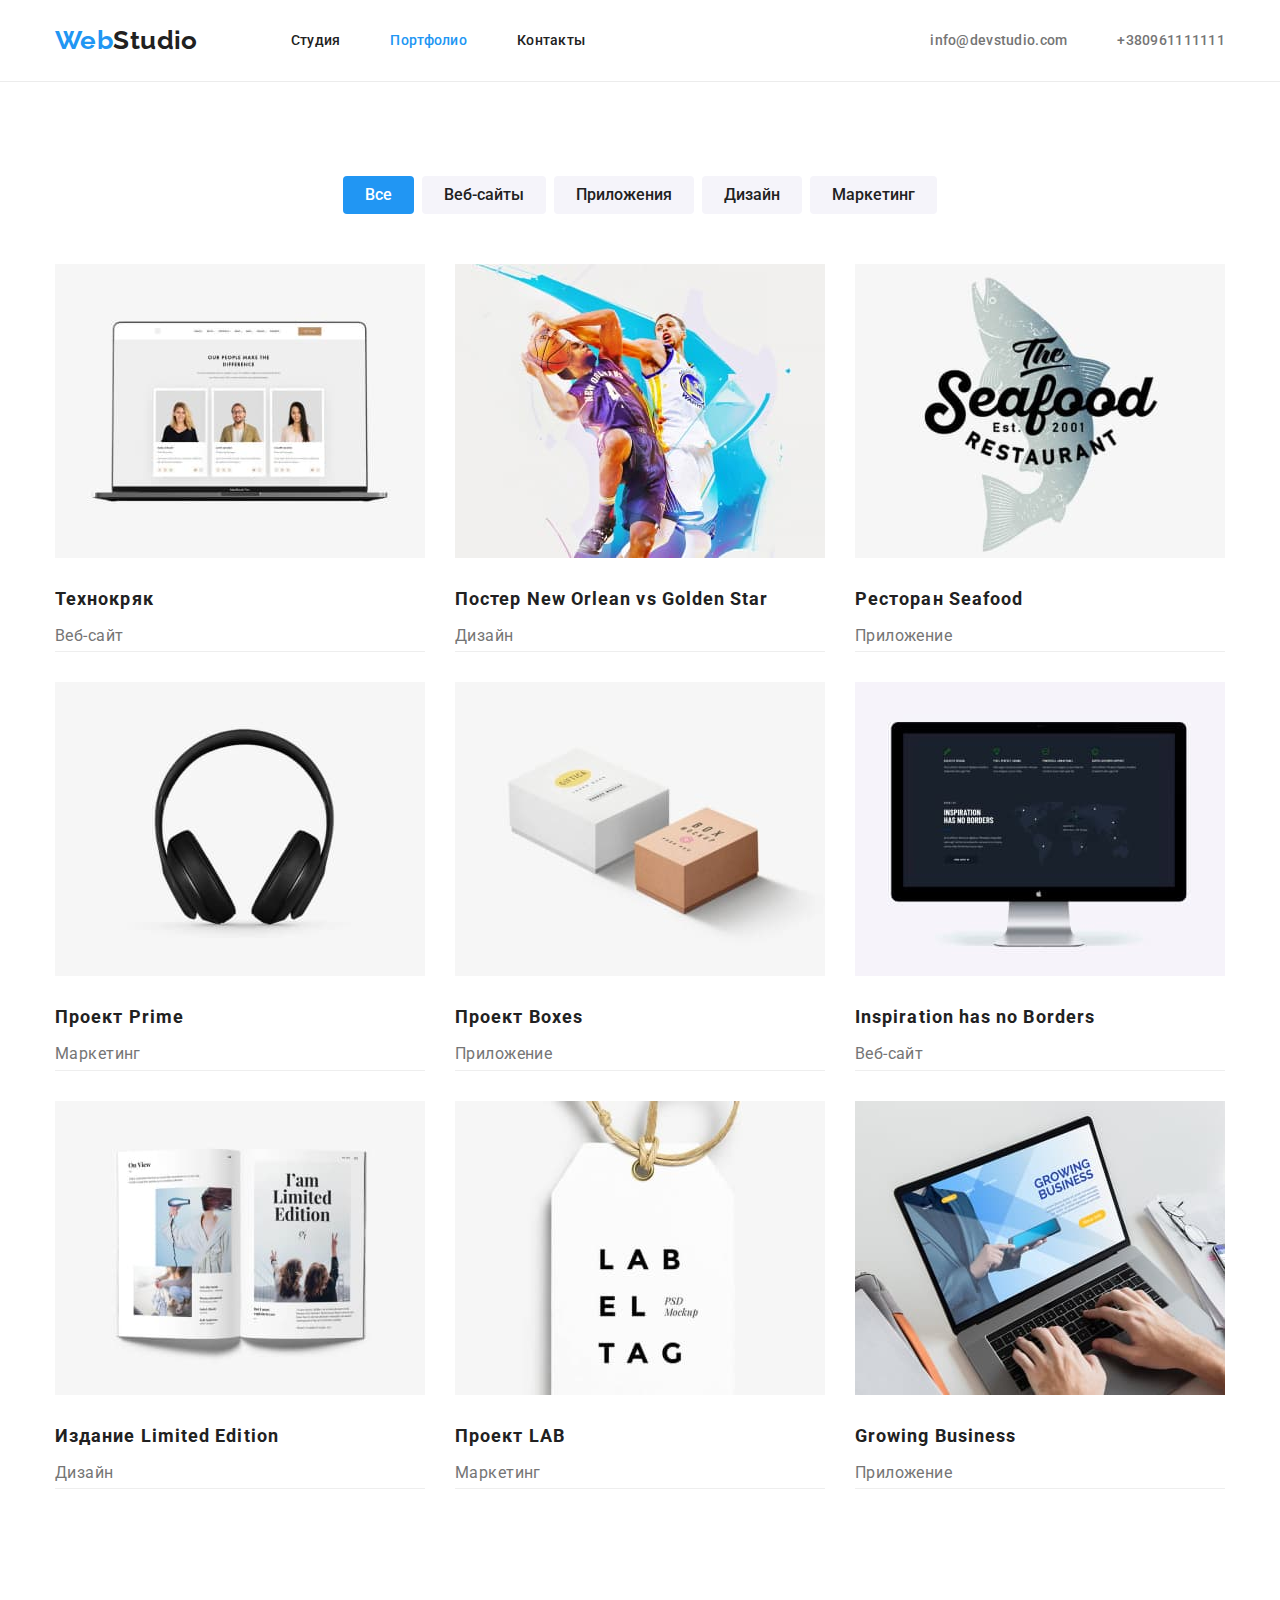
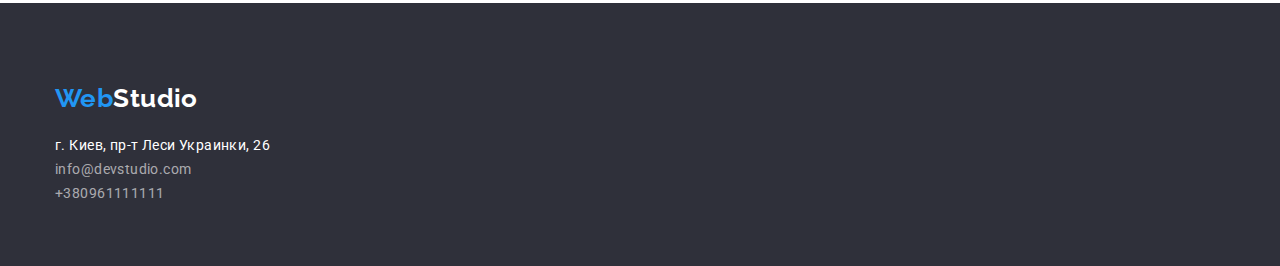
==== portfolio.html @ 6f0090cf "Старт работі ДЗ №4" ====
<!DOCTYPE html>
<html lang="ru">

<head>
    <meta charset="UTF-8">
    <meta http-equiv="X-UA-Compatible" content="IE=edge">
    <meta name="viewport" content="width=device-width, initial-scale=1.0">
    <title>Document</title>
    <link rel="preconnect" href="https://fonts.googleapis.com">
    <link rel="preconnect" href="https://fonts.gstatic.com" crossorigin>
    <link
        href="https://fonts.googleapis.com/css2?family=Raleway:wght@700&family=Roboto:wght@400;500;700;900&display=swap"
        rel="stylesheet">
    <link rel="stylesheet" href="https://cdnjs.cloudflare.com/ajax/libs/modern-normalize/1.1.0/modern-normalize.min.css">
    <link rel="stylesheet" href="./css/styles.css">
</head>

<body>
    <!-- Шапка страници -->
    <header class="header-index">
        <div class="conteiner main-nav">
            <nav class="nav">
                <a class="nav-logo" href="index.html">Web<span class="logo-studio">Studio</span></a>
                <ul class="nav-list">
                    <li class="nav-item"><a class="nav-link " href="./index.html">Студия</a></li>
                    <li class="nav-item"><a class="nav-link current" href="./portfolio.html">Портфолио</a></li>
                    <li class="nav-item"><a class="nav-link" href="">Контакты</a></li>
                </ul>
            </nav>
            <ul class="auth-list">
                <li class="auth-item"><a class="auth-link" href="mailto:info@devstudio.com">info@devstudio.com</a></li>
                <li class="auth-item"><a class="auth-link" href="tel:+380961111111">+380961111111</a></li>
            </ul>
        </div>
    
    </header>

    <main class="main-portfolio">
        <section class="portfolio-section">
            <div class="conteiner work">
                <h1 class="portfolio-title">Портфолио</h1>
                <!-- Фільтр -->
                <ul class="filter-list">
                    <li class="filter-item"><button class="filter-btn current" type="button">Все</button></li>
                    <li class="filter-item"><button class="filter-btn" type="button">Веб-сайты</button></li>
                    <li class="filter-item"><button class="filter-btn" type="button">Приложения</button></li>
                    <li class="filter-item"><button class="filter-btn" type="button">Дизайн</button></li>
                    <li class="filter-item"><button class="filter-btn" type="button">Маркетинг</button></li>
                </ul>
                <!-- Портфолио -->
                <ul class="portfolio-list">
                    <li class="portfolio-item">
                        <a class="portfolio-link" href="">
                            <img class="portfolio-pic" src="./images/image4.jpg" alt="Ноутбук с веб-сайтом" width="370" height="294">
                            <h3 class="portfolio-subtitle">Технокряк</h3>
                            <p class="portfolio-text">Веб-сайт</p>
                        </a>
                    </li>
                    <li class="portfolio-item">
                        <a class="portfolio-link" href="">
                            <img class="portfolio-pic" src="./images/image5.jpg" alt="Два игрока в баскетбол" width="370" height="294">
                            <h3 class="portfolio-subtitle">Постер New Orlean vs Golden Star</h3>
                            <p class="portfolio-text">Дизайн</p>
                        </a>
                    </li>
                    <li class="portfolio-item">
                        <a class="portfolio-link" href="">
                            <img class="portfolio-pic" src="./images/imae6.jpg" alt="Лого ресторана" width="370" height="294">
                            <h3 class="portfolio-subtitle">Ресторан Seafood</h3>
                            <p class="portfolio-text">Приложение</p>
                        </a>
                    </li>
                    <li class="portfolio-item">
                        <a class="portfolio-link" href="">
                            <img class="portfolio-pic" src="./images/image7.jpg" alt="Наушники" width="370" height="294">
                            <h3 class="portfolio-subtitle">Проект Prime</h3>
                            <p class="portfolio-text">Маркетинг</p>
                        </a>
                    </li>
                    <li class="portfolio-item">
                        <a class="portfolio-link" href="">
                            <img class="portfolio-pic" src="./images/image8.jpg" alt="Две картонные коробки" width="370" height="294">
                            <h3 class="portfolio-subtitle">Проект Boxes</h3>
                            <p class="portfolio-text">Приложение</p>
                        </a>
                    </li>
                    <li class="portfolio-item">
                        <a class="portfolio-link" href="">
                            <img class="portfolio-pic" src="./images/image9.jpg" alt="Монитор с веб-сайтом" width="370" height="294">
                            <h3 class="portfolio-subtitle">Inspiration has no Borders</h3>
                            <p class="portfolio-text">Веб-сайт</p>
                        </a>
                    </li>
                    <li class="portfolio-item">
                        <a class="portfolio-link" href="">
                            <img class="portfolio-pic" src="./images/image10.jpg" alt="Развернутый журнал" width="370" height="294">
                            <h3 class="portfolio-subtitle">Издание Limited Edition</h3>
                            <p class="portfolio-text">Дизайн</p>
                        </a>
                    </li>
                    <li class="portfolio-item">
                        <a class="portfolio-link" href="">
                            <img class="portfolio-pic" src="./images/image11.jpg" alt="Бирка с лого" width="370" height="294">
                            <h3 class="portfolio-subtitle">Проект LAB</h3>
                            <p class="portfolio-text">Маркетинг</p>
                        </a>
                    </li>
                    <li class="portfolio-item">
                        <a class="portfolio-link" href="">
                            <img class="portfolio-pic" src="./images/image12.jpg" alt="Работа за ноутбуком" width="370" height="294">
                            <h3 class="portfolio-subtitle">Growing Business</h3>
                            <p class="portfolio-text">Приложение</p>
                        </a>
                    </li>
                </ul>
            </div>
        </section>
    </main>
    <!-- Подвал -->
    <footer class="footer">
        <div class="conteiner">
            <a class="footer-logo" href="index.html">Web<span class="footer-studio">Studio</span></a>
            <address class="address">
                <p class="address-text">г. Киев, пр-т Леси Украинки, 26</p>
                <ul class="address-list">
                    <li class="address-item"><a class="address-link" href="mailto:info@devstudio.com">info@devstudio.com</a>
                    </li>
                    <li class="address-item"><a class="address-link" href="tel:+380961111111">+380961111111</a></li>
                </ul>
            </address>
        </div>
    
    </footer>
</body>

</html>
---- css/styles.css ----
/* основной цвет текста #212121; */

/* вторичній цвет текста #757575; */

/* белый #FFFFFF; */

/* цвет контактов в футере rgba(255, 255, 255, 0.6); */

/* цвет веб #2196F3; */
:root {
  --primary-text-color: #212121;
  --secondary-text-color: #757575;
  --address-text-color: #ffffff;
  --auth-link-color: #757575;
  --link-color: #212121;
  --accent-link-color: #2196f3;
  --address-link-color: rgba(255, 255, 255, 0.6);
  --btn-primari-btg-color: #f5f4fa;
  --btn-secondary-btg-color: #2196f3;
  --btn-primary-text-color: #212121;
  --btn-secondary-text-color: #ffffff;
  --primary-background-color: #ffffff;
  --secondary-background-color: #2f303a;
  --background-team-color: #f5f4fa;
  --logo-web-color: #2196f3;
  --logo-studio-footer: #ffffff;
  --logo-studio-header: #212121;
  --hero-title-color: #ffffff;
  --team-pic-bg-color: #ffffff;
}
/* Стилизация Боди */
body {
  /* width: 1583px; */
  background-color: var(--primary-background-color);
  color: var(--primary-text-color);
  font-family: Roboto, sans-serif;
  font-size: 14px;
  font-weight: bold;
  letter-spacing: 0.03em;
}
/* Убираэт точки у всех списков */
ul {
  list-style: none;
}
/* Сбросываем марджены  */
h1,
h2,
h3,
h4,
h5,
h6,
p,
ul {
  margin-top: 0px;
  margin-bottom: 0px;
  padding-left: 0px;
}

/* Геометрия всех контейнеров */
.conteiner {
  width: 1200px;
  padding-left: 15px;
  padding-right: 15px;
  margin-left: auto;
  margin-right: auto;
}
/* Стилизация хедера */
.header-index {
  border-bottom-width: 1px;
  border-bottom-style: solid;
  border-bottom-color: #ececec;
}
.main-nav {
  display: flex;
  align-items: center;
}
/* Стилизирует Лого */
.nav-logo {
  text-decoration: none;
  font-family: Raleway, sans-serif;
  font-style: normal;
  font-size: 26px;
  line-height: 1.2;
  padding-top: 25px;
  padding-bottom: 25px;
}
.nav-logo {
  color: var(--logo-web-color);
  margin-right: 93px;
}
.logo-studio {
  color: var(--logo-studio-header);
}
.main-nav {
  display: flex;
}
.nav {
  display: flex;
  align-items: center;
}
/* Стилизация флексом хедера */
.nav-list {
  display: flex;
}
.nav-list .nav-item + .nav-item {
  margin-left: 50px;
}

/* Стилизирует ссылки в хедере */
.nav-link {
  display: block;
  color: var(--link-color);
  font-style: normal;
  font-weight: 500;
  line-height: 1.14;
  letter-spacing: 0.02em;
  padding-top: 32px;
  padding-bottom: 32px;
}
.nav-list .nav-link:hover,
.nav-list .nav-link:focus {
  color: var(--accent-link-color);
}
.nav-list .nav-link.current {
  color: var(--accent-link-color);
}

.nav-list .nav-link {
  text-decoration: none;
}

/* Стилизирует ссылки авторизации */
.auth-list {
  display: flex;
  margin-left: auto;
}
.auth-list .auth-item + .auth-item {
  margin-left: 50px;
}
.auth-link {
  color: var(--auth-link-color);
  font-style: normal;
  font-weight: 500;
  line-height: 1.14;
  letter-spacing: 0.02em;
  padding-top: 32px;
  padding-bottom: 32px;
}

.auth-link:hover,
.auth-link:focus {
  color: var(--accent-link-color);
}

.auth-link {
  text-decoration: none;
}

/* Стилизирует герои */
.hero {
  background-color: var(--secondary-background-color);
  text-align: center;
  padding-top: 200px;
  padding-bottom: 200px;
}
.hero-title {
  color: var(--hero-title-color);
  font-weight: 900;
  font-size: 44px;
  line-height: 1.4;
  letter-spacing: 0.06em;
  text-transform: uppercase;
  margin-bottom: 30px;
}
.hero-btn {
  font-family: Roboto;
  background-color: var(--btn-secondary-btg-color);
  color: var(--btn-secondary-text-color);
  cursor: pointer;
  font-style: normal;
  font-weight: bold;
  font-size: 16px;
  line-height: 1.9;
  padding: 10px 32px;
  display: flex;
  align-items: center;
  letter-spacing: 0.06em;
  border-radius: 4px;
  margin-left: auto;
  margin-right: auto;
  border: none;
}
/* Стилизирует невидимый заголовок */
.benefits-main-title {
  position: absolute;
  width: 1px;
  height: 1px;
  margin: -1px;
  border: 0;
  padding: 0;

  white-space: nowrap;
  clip-path: inset(100%);
  clip: rect(0 0 0 0);
  overflow: hidden;
}
/* Стилизирует h2 */
.section-title {
  color: var(--primary-text-color);
  font-size: 36px;
  line-height: 1.2;
  text-align: center;
  margin-bottom: 50px;
}
/* Стилизирует наши преимущества */
.benefits {
  padding-top: 94px;
  padding-bottom: 94px;
}
.benefits-list {
  display: flex;
}
.benefits-item {
  margin-right: 30px;
}
.benefits-list .benefits-item:last-child {
  margin-right: 0px;
}
.benefits-title {
  color: var(--primary-text-color);
  line-height: 1.14;
  text-transform: uppercase;
  margin-bottom: 10px;
}

.benefits-text {
  width: 270px;
  color: var(--secondary-text-color);
  font-style: normal;
  font-weight: normal;
  line-height: 1.7;
}

/* Стилизация чем мы занимаемся */
.hobbi {
  padding-bottom: 94px;
}
.work-list {
  display: flex;
}
.work-item {
  margin-right: 30px;
}
.work-list .work-item:last-child {
  margin-right: 0px;
}

/* Стилизация наша команда */
.our-team {
  padding-top: 94px;
  padding-bottom: 94px;
}
.team-list {
  display: flex;
}
.team-item {
  background-color: var(--team-pic-bg-color);
  width: 270px;
  text-align: center;
  box-shadow: 0px 1px 3px rgba(0, 0, 0, 0.12), 0px 1px 1px rgba(0, 0, 0, 0.14),
    0px 2px 1px rgba(0, 0, 0, 0.2);
  border-radius: 0px 0px 4px 4px;
  padding-bottom: 30px;
  margin-right: 30px;
}
.team-list .team-item:last-child {
  margin-right: 0px;
}

.section-team {
  background-color: var(--background-team-color);
}
.team-title-secondary {
  color: var(--primary-text-color);
  font-style: normal;
  font-weight: 500;
  font-size: 16px;
  line-height: 1.2;
  margin-top: 30px;
  margin-bottom: 10px;
}
.team-text {
  color: var(--secondary-text-color);
  font-style: normal;
  font-weight: normal;
  font-size: 16px;
  line-height: 1.2;
}
/* Стилизация футтер */
.footer {
  background-color: var(--secondary-background-color);
  padding-top: 60px;
  padding-bottom:  60px;
}
.footer-logo {
  display: block;
  color: var(--logo-web-color);
  text-decoration: none;
  font-family: Raleway, sans-serif;
  font-style: normal;
  font-size: 26px;
  line-height: 1.2;
  padding-top: 20px;
  padding-bottom: 20px;
}
.footer-web {
  color: var(--logo-web-color);
}
.footer-studio {
  color: var(--logo-studio-footer);
}
.address-text {
  color: var(--address-text-color);
  font-style: normal;
  font-weight: normal;
  line-height: 1.7;
}
.address-list{
  display: block;
}
.address-link {
  color: var(--address-link-color);
  font-style: normal;
  font-weight: normal;
  line-height: 1.7;
  padding-top: 9px;
}
}
.address-item .address-link:hover,
.address-item .address-link:focus {
  color: var(--accent-link-color);
}
.address-item .address-link {
  text-decoration: none;
}
/* Убираем заголовок портфолио */
.portfolio-title {
  position: absolute;
  width: 1px;
  height: 1px;
  margin: -1px;
  border: 0;
  padding: 0;
  white-space: nowrap;
  clip-path: inset(100%);
  clip: rect(0 0 0 0);
  overflow: hidden;
}
.conteiner.work {
  padding-top: 94px;
  padding-bottom: 114px;
}
/* Стилизация кнопок филтра */
.filter-list {
  display: flex;
  justify-content: center;
}
.filter-item {
  margin-right: 8px;
}
.filter-list .filter-item:last-child {
  margin-right: 0px;
}
.filter-btn {
  font-family: Roboto;
  background-color: var(--btn-primari-btg-color);
  color: var(--btn-primary-text-color);
  cursor: pointer;
  font-style: normal;
  font-weight: 500;
  font-size: 16px;
  line-height: 1.6;
  text-align: center;
  border-radius: 4px;
  padding: 6px 22px;
  border: none;
}
.filter-btn:hover,
.filter-btn:focus {
  background-color: var(--btn-secondary-btg-color);
  color: var(--btn-secondary-text-color);
}
.filter-list .filter-btn.current {
  background-color: var(--btn-secondary-btg-color);
  color: var(--btn-secondary-text-color);
}
.filter-list {
  padding-bottom: 50px;
}
/* Стилизация портфолио */
.portfolio-list {
  display: flex;
  flex-wrap: wrap;
}
.portfolio-item {
  width: calc((100% - 60px) / 3);
  margin-right: 30px;
  margin-bottom: 30px;
  border-bottom-width: 1px;
  border-bottom-style: solid;
  border-bottom-color: #eeeeee;
}
.portfolio-item:nth-last-child(-n + 3) {
  margin-bottom: 0;
}
.portfolio-item:nth-child(3n) {
  margin-right: 0;
}
.portfolio-subtitle {
  color: var(--primary-text-color);
  font-size: 18px;
  line-height: 2;
  letter-spacing: 0.06em;
  margin-top: 20px;
  margin-bottom: 4px;
}
.portfolio-text {
  color: var(--secondary-text-color);
  font-style: normal;
  font-weight: normal;
  font-size: 16px;
  line-height: 1.9;
}
.portfolio-link {
  text-decoration: none;
}
.portfolio-link:hover,
.portfolio-link:focus {
  color: none;
}
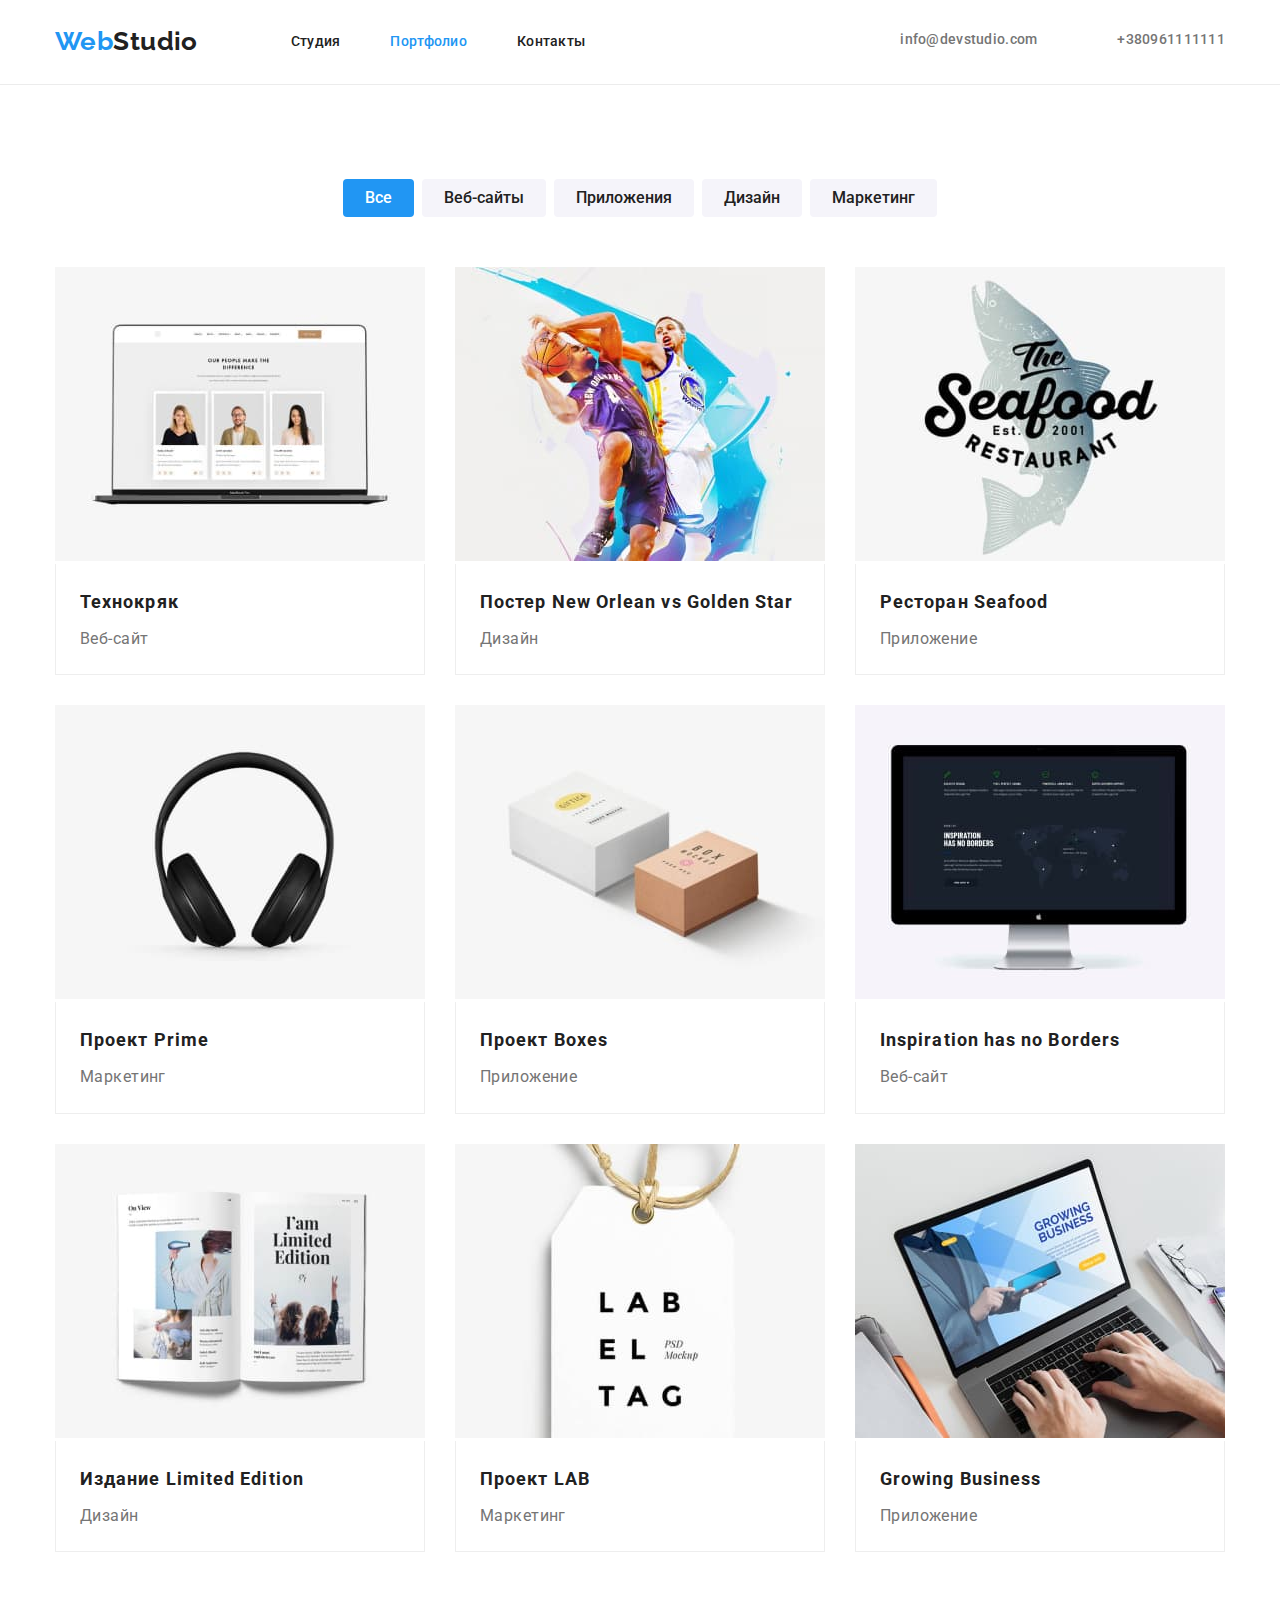
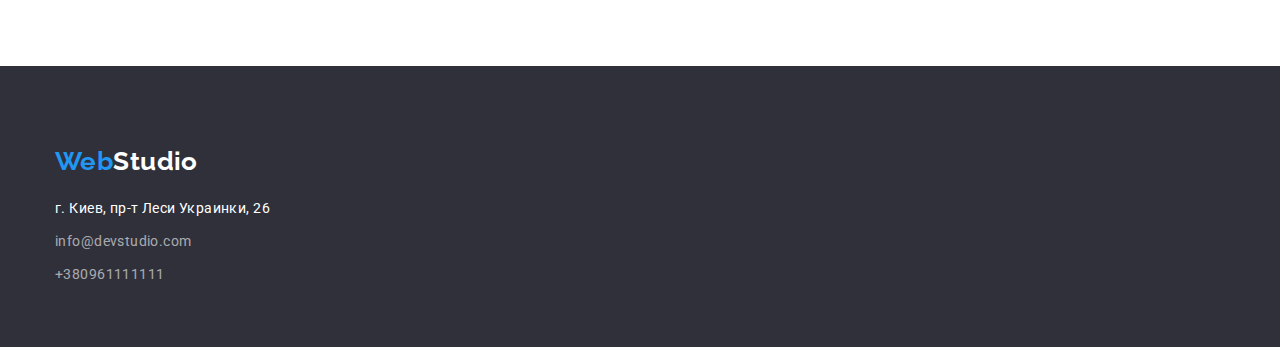
==== commit 8ebc9a38: "Исправление ошибок" ====
--- a/portfolio.html
+++ b/portfolio.html
@@ -51,65 +51,98 @@
                 <ul class="portfolio-list">
                     <li class="portfolio-item">
                         <a class="portfolio-link" href="">
-                            <img class="portfolio-pic" src="./images/image4.jpg" alt="Ноутбук с веб-сайтом" width="370" height="294">
-                            <h3 class="portfolio-subtitle">Технокряк</h3>
-                            <p class="portfolio-text">Веб-сайт</p>
+                            <img class="portfolio-pic" src="./images/image4.jpg" alt="Ноутбук с веб-сайтом" width="370"
+                                height="294">
+                            <div class="portfolio-description">
+                                <h3 class="portfolio-subtitle">Технокряк</h3>
+                                <p class="portfolio-text">Веб-сайт</p>
+                            </div>
+        
                         </a>
                     </li>
                     <li class="portfolio-item">
                         <a class="portfolio-link" href="">
-                            <img class="portfolio-pic" src="./images/image5.jpg" alt="Два игрока в баскетбол" width="370" height="294">
-                            <h3 class="portfolio-subtitle">Постер New Orlean vs Golden Star</h3>
-                            <p class="portfolio-text">Дизайн</p>
+                            <img class="portfolio-pic" src="./images/image5.jpg" alt="Два игрока в баскетбол" width="370"
+                                height="294">
+                            <div class="portfolio-description">
+                                <h3 class="portfolio-subtitle">Постер New Orlean vs Golden Star</h3>
+                                <p class="portfolio-text">Дизайн</p>
+                            </div>
+        
                         </a>
                     </li>
                     <li class="portfolio-item">
                         <a class="portfolio-link" href="">
                             <img class="portfolio-pic" src="./images/imae6.jpg" alt="Лого ресторана" width="370" height="294">
-                            <h3 class="portfolio-subtitle">Ресторан Seafood</h3>
-                            <p class="portfolio-text">Приложение</p>
+                            <div class="portfolio-description">
+                                <h3 class="portfolio-subtitle">Ресторан Seafood</h3>
+                                <p class="portfolio-text">Приложение</p>
+                            </div>
+        
                         </a>
                     </li>
                     <li class="portfolio-item">
                         <a class="portfolio-link" href="">
                             <img class="portfolio-pic" src="./images/image7.jpg" alt="Наушники" width="370" height="294">
-                            <h3 class="portfolio-subtitle">Проект Prime</h3>
-                            <p class="portfolio-text">Маркетинг</p>
+                            <div class="portfolio-description">
+                                <h3 class="portfolio-subtitle">Проект Prime</h3>
+                                <p class="portfolio-text">Маркетинг</p>
+                            </div>
+        
                         </a>
                     </li>
                     <li class="portfolio-item">
                         <a class="portfolio-link" href="">
-                            <img class="portfolio-pic" src="./images/image8.jpg" alt="Две картонные коробки" width="370" height="294">
-                            <h3 class="portfolio-subtitle">Проект Boxes</h3>
-                            <p class="portfolio-text">Приложение</p>
+                            <img class="portfolio-pic" src="./images/image8.jpg" alt="Две картонные коробки" width="370"
+                                height="294">
+                            <div class="portfolio-description">
+                                <h3 class="portfolio-subtitle">Проект Boxes</h3>
+                                <p class="portfolio-text">Приложение</p>
+                            </div>
+        
                         </a>
                     </li>
                     <li class="portfolio-item">
                         <a class="portfolio-link" href="">
-                            <img class="portfolio-pic" src="./images/image9.jpg" alt="Монитор с веб-сайтом" width="370" height="294">
-                            <h3 class="portfolio-subtitle">Inspiration has no Borders</h3>
-                            <p class="portfolio-text">Веб-сайт</p>
+                            <img class="portfolio-pic" src="./images/image9.jpg" alt="Монитор с веб-сайтом" width="370"
+                                height="294">
+                            <div class="portfolio-description">
+                                <h3 class="portfolio-subtitle">Inspiration has no Borders</h3>
+                                <p class="portfolio-text">Веб-сайт</p>
+                            </div>
+        
                         </a>
                     </li>
                     <li class="portfolio-item">
                         <a class="portfolio-link" href="">
-                            <img class="portfolio-pic" src="./images/image10.jpg" alt="Развернутый журнал" width="370" height="294">
-                            <h3 class="portfolio-subtitle">Издание Limited Edition</h3>
-                            <p class="portfolio-text">Дизайн</p>
+                            <img class="portfolio-pic" src="./images/image10.jpg" alt="Развернутый журнал" width="370"
+                                height="294">
+                            <div class="portfolio-description">
+                                <h3 class="portfolio-subtitle">Издание Limited Edition</h3>
+                                <p class="portfolio-text">Дизайн</p>
+                            </div>
+        
                         </a>
                     </li>
                     <li class="portfolio-item">
                         <a class="portfolio-link" href="">
                             <img class="portfolio-pic" src="./images/image11.jpg" alt="Бирка с лого" width="370" height="294">
-                            <h3 class="portfolio-subtitle">Проект LAB</h3>
-                            <p class="portfolio-text">Маркетинг</p>
+                            <div class="portfolio-description">
+                                <h3 class="portfolio-subtitle">Проект LAB</h3>
+                                <p class="portfolio-text">Маркетинг</p>
+                            </div>
+        
                         </a>
                     </li>
                     <li class="portfolio-item">
                         <a class="portfolio-link" href="">
-                            <img class="portfolio-pic" src="./images/image12.jpg" alt="Работа за ноутбуком" width="370" height="294">
-                            <h3 class="portfolio-subtitle">Growing Business</h3>
-                            <p class="portfolio-text">Приложение</p>
+                            <img class="portfolio-pic" src="./images/image12.jpg" alt="Работа за ноутбуком" width="370"
+                                height="294">
+                            <div class="portfolio-description">
+                                <h3 class="portfolio-subtitle">Growing Business</h3>
+                                <p class="portfolio-text">Приложение</p>
+                            </div>
+        
                         </a>
                     </li>
                 </ul>
--- a/css/styles.css
+++ b/css/styles.css
@@ -27,10 +27,10 @@
   --logo-studio-header: #212121;
   --hero-title-color: #ffffff;
   --team-pic-bg-color: #ffffff;
+  --hero-background-color:#C4C4C4;
 }
 /* Стилизация Боди */
 body {
-  /* width: 1583px; */
   background-color: var(--primary-background-color);
   color: var(--primary-text-color);
   font-family: Roboto, sans-serif;
@@ -63,6 +63,7 @@
   padding-right: 15px;
   margin-left: auto;
   margin-right: auto;
+  /* border: 1px solid red; */
 }
 /* Стилизация хедера */
 .header-index {
@@ -138,6 +139,7 @@
   margin-left: 50px;
 }
 .auth-link {
+  display: flex;
   color: var(--auth-link-color);
   font-style: normal;
   font-weight: 500;
@@ -155,13 +157,37 @@
 .auth-link {
   text-decoration: none;
 }
-
+.auth-link::before{
+  content: "";
+  width: 20px;
+  height: 20px;
+  margin-right: 10px;
+  background-size: contain;
+  background-repeat: no-repeat;
+  background-position: center;
+}
+.mail-ikon::before{
+  background-image: url(../images/mail.svg);
+}
+.mobilephon-ikon::before{
+  background-image: url(../images/mobilephone.svg);
+}
 /* Стилизирует герои */
 .hero {
-  background-color: var(--secondary-background-color);
+  background-color: var(--hero-background-color);
   text-align: center;
   padding-top: 200px;
   padding-bottom: 200px;
+  max-width: 1600px;
+  height: 600px;
+  margin-left: auto;
+  margin-right: auto;
+  background-image: linear-gradient(
+    to right,
+    rgba(47, 48, 58, 0.4),
+    rgba(47, 48, 58, 0.4)
+  ),
+  url(../images/bgimag.jpg)
 }
 .hero-title {
   color: var(--hero-title-color);
@@ -223,6 +249,27 @@
 .benefits-item {
   margin-right: 30px;
 }
+.benefits-item::before{
+  display: block;
+  content: "";
+  height: 120px;
+  background-color: var(--background-team-color) ;
+  background-repeat: no-repeat;
+  background-position: center;
+  margin-bottom: 30px;
+}
+.satelite-icon::before{
+  background-image: url(../images/satelite.svg);
+}
+.clock-icon::before{
+  background-image: url(../images/clock.svg);
+}
+.pc-icon::before{
+  background-image: url(../images/pc.svg);
+}
+.nasa-icon::before{
+  background-image: url(../images/nasa.svg);
+}
 .benefits-list .benefits-item:last-child {
   margin-right: 0px;
 }
@@ -257,6 +304,7 @@
 
 /* Стилизация наша команда */
 .our-team {
+  background-color: var(--background-team-color);
   padding-top: 94px;
   padding-bottom: 94px;
 }
@@ -270,23 +318,22 @@
   box-shadow: 0px 1px 3px rgba(0, 0, 0, 0.12), 0px 1px 1px rgba(0, 0, 0, 0.14),
     0px 2px 1px rgba(0, 0, 0, 0.2);
   border-radius: 0px 0px 4px 4px;
-  padding-bottom: 30px;
   margin-right: 30px;
 }
 .team-list .team-item:last-child {
   margin-right: 0px;
 }
-
-.section-team {
-  background-color: var(--background-team-color);
-}
+.team-description{
+  padding-top: 30px;
+  padding-bottom: 30px;
+}
+
 .team-title-secondary {
   color: var(--primary-text-color);
   font-style: normal;
   font-weight: 500;
   font-size: 16px;
   line-height: 1.2;
-  margin-top: 30px;
   margin-bottom: 10px;
 }
 .team-text {
@@ -296,6 +343,27 @@
   font-size: 16px;
   line-height: 1.2;
 }
+/* Стилизация наши партнеры */
+.partners{
+  padding-top: 94px;
+  padding-bottom: 94px;
+}
+.partners-list{
+  display: flex;
+  align-items: center;
+}
+.partners-item{
+  width: 170px;
+  height: 92px;
+  border: 1px solid #AFB1B8;
+  border-radius: 4px;
+  padding: 16px 32px ;
+  margin-right: 30px;
+}
+.partners-list .partners-item:last-child{
+  margin-right: 0px;
+}
+
 /* Стилизация футтер */
 .footer {
   background-color: var(--secondary-background-color);
@@ -311,7 +379,7 @@
   font-size: 26px;
   line-height: 1.2;
   padding-top: 20px;
-  padding-bottom: 20px;
+  margin-bottom: 20px;
 }
 .footer-web {
   color: var(--logo-web-color);
@@ -324,16 +392,19 @@
   font-style: normal;
   font-weight: normal;
   line-height: 1.7;
+  margin-bottom: 9px;
 }
 .address-list{
   display: block;
 }
+.address-item{
+  margin-bottom: 9px;
+}
 .address-link {
   color: var(--address-link-color);
   font-style: normal;
   font-weight: normal;
   line-height: 1.7;
-  padding-top: 9px;
 }
 }
 .address-item .address-link:hover,
@@ -342,6 +413,9 @@
 }
 .address-item .address-link {
   text-decoration: none;
+}
+.address-list .address-item:last-child{
+  margin-bottom: 0px;
 }
 /* Убираем заголовок портфолио */
 .portfolio-title {
@@ -406,9 +480,18 @@
   width: calc((100% - 60px) / 3);
   margin-right: 30px;
   margin-bottom: 30px;
+}
+.portfolio-description{
+  padding: 20px 24px 20px 24px;
+  border-right-width: 1px;
+  border-right-style: solid;
+  border-right-color: #eeeeee;
   border-bottom-width: 1px;
   border-bottom-style: solid;
   border-bottom-color: #eeeeee;
+  border-left-width: 1px;
+  border-left-style: solid;
+  border-left-color: #eeeeee;
 }
 .portfolio-item:nth-last-child(-n + 3) {
   margin-bottom: 0;
@@ -421,7 +504,6 @@
   font-size: 18px;
   line-height: 2;
   letter-spacing: 0.06em;
-  margin-top: 20px;
   margin-bottom: 4px;
 }
 .portfolio-text {
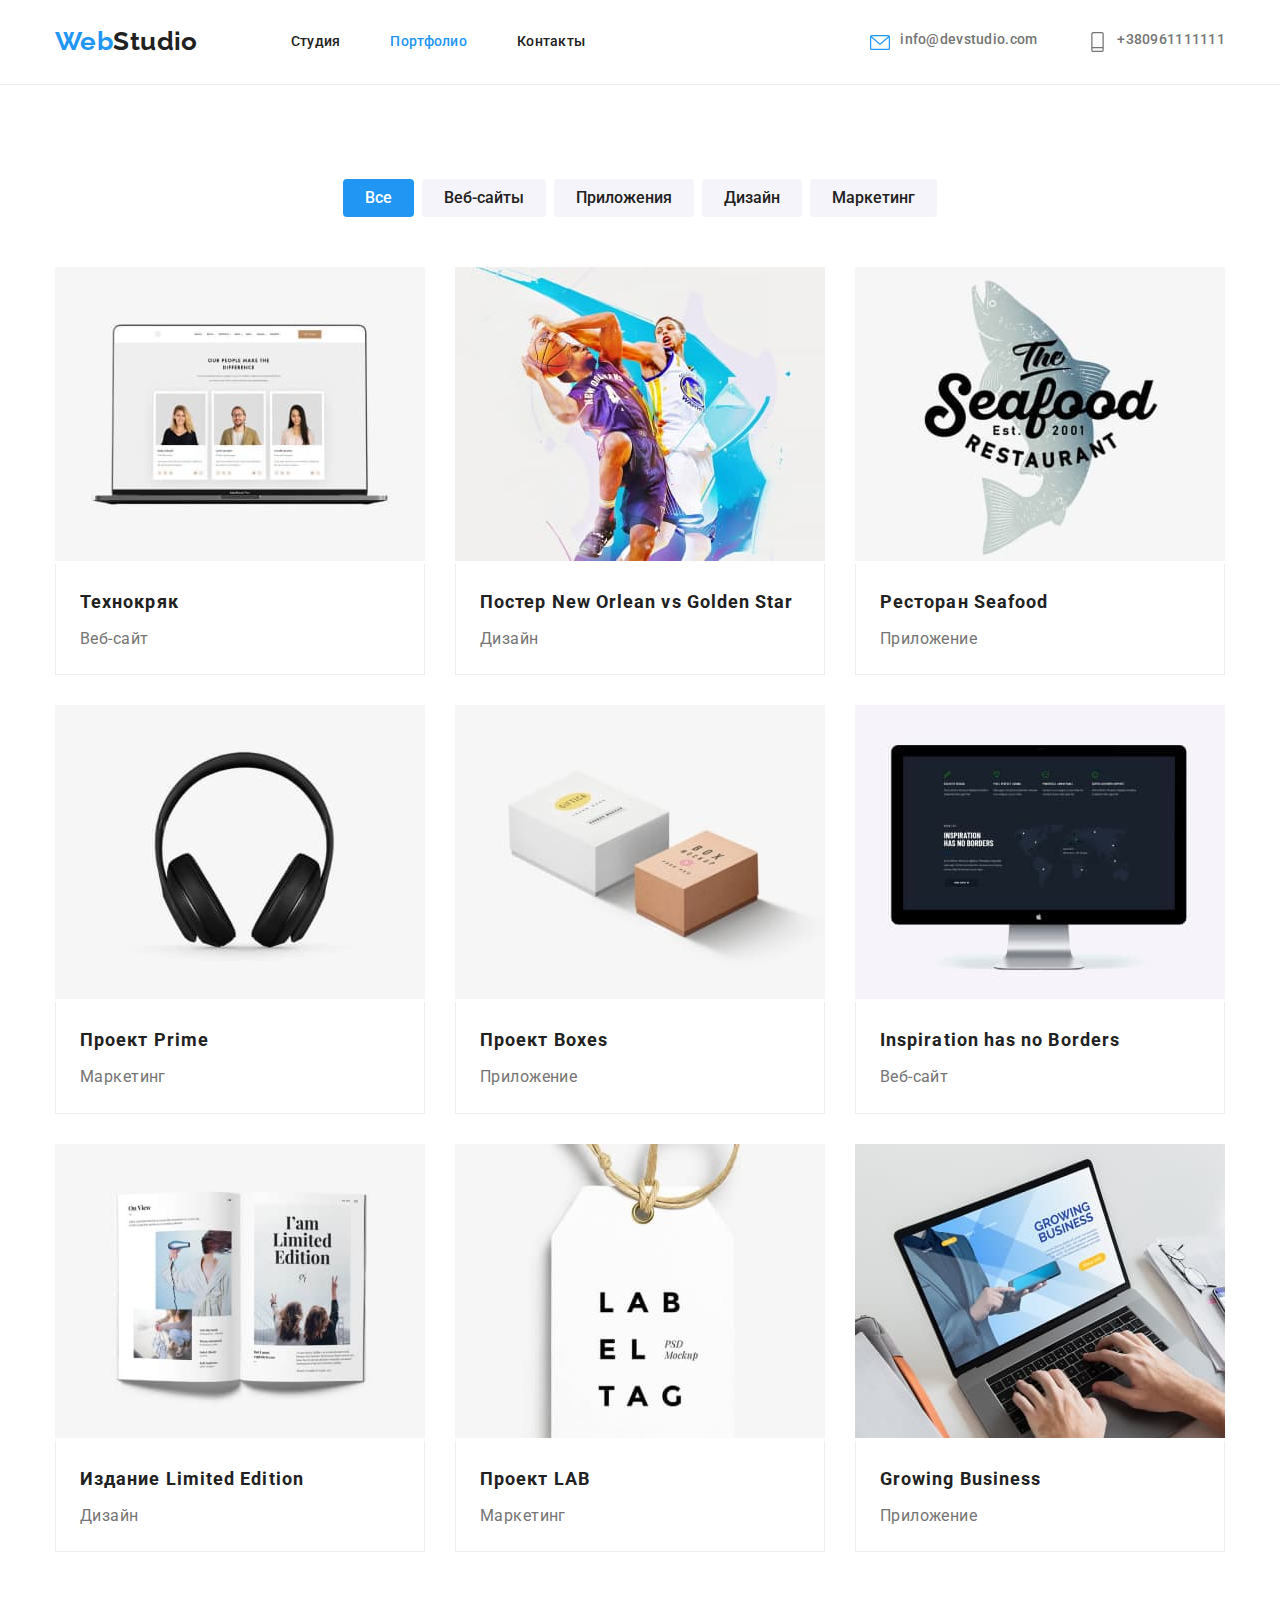
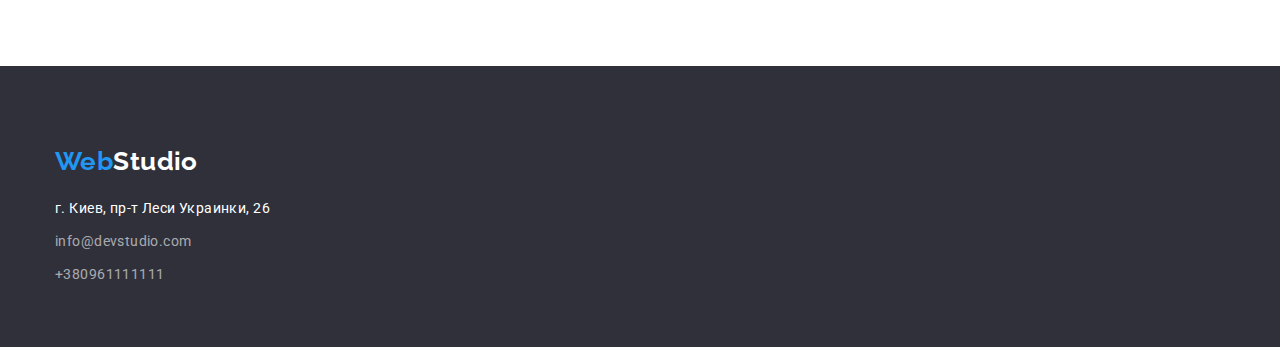
==== commit 870de910: "Update portfolio.html" ====
--- a/portfolio.html
+++ b/portfolio.html
@@ -22,14 +22,15 @@
             <nav class="nav">
                 <a class="nav-logo" href="index.html">Web<span class="logo-studio">Studio</span></a>
                 <ul class="nav-list">
-                    <li class="nav-item"><a class="nav-link " href="./index.html">Студия</a></li>
+                    <li class="nav-item"><a class="nav-link" href="./index.html">Студия</a></li>
                     <li class="nav-item"><a class="nav-link current" href="./portfolio.html">Портфолио</a></li>
                     <li class="nav-item"><a class="nav-link" href="">Контакты</a></li>
                 </ul>
             </nav>
             <ul class="auth-list">
-                <li class="auth-item"><a class="auth-link" href="mailto:info@devstudio.com">info@devstudio.com</a></li>
-                <li class="auth-item"><a class="auth-link" href="tel:+380961111111">+380961111111</a></li>
+                <li class="auth-item"><a class="auth-link mail-ikon" href="mailto:info@devstudio.com">info@devstudio.com</a>
+                </li>
+                <li class="auth-item"><a class="auth-link mobilephon-ikon" href="tel:+380961111111">+380961111111</a></li>
             </ul>
         </div>
     
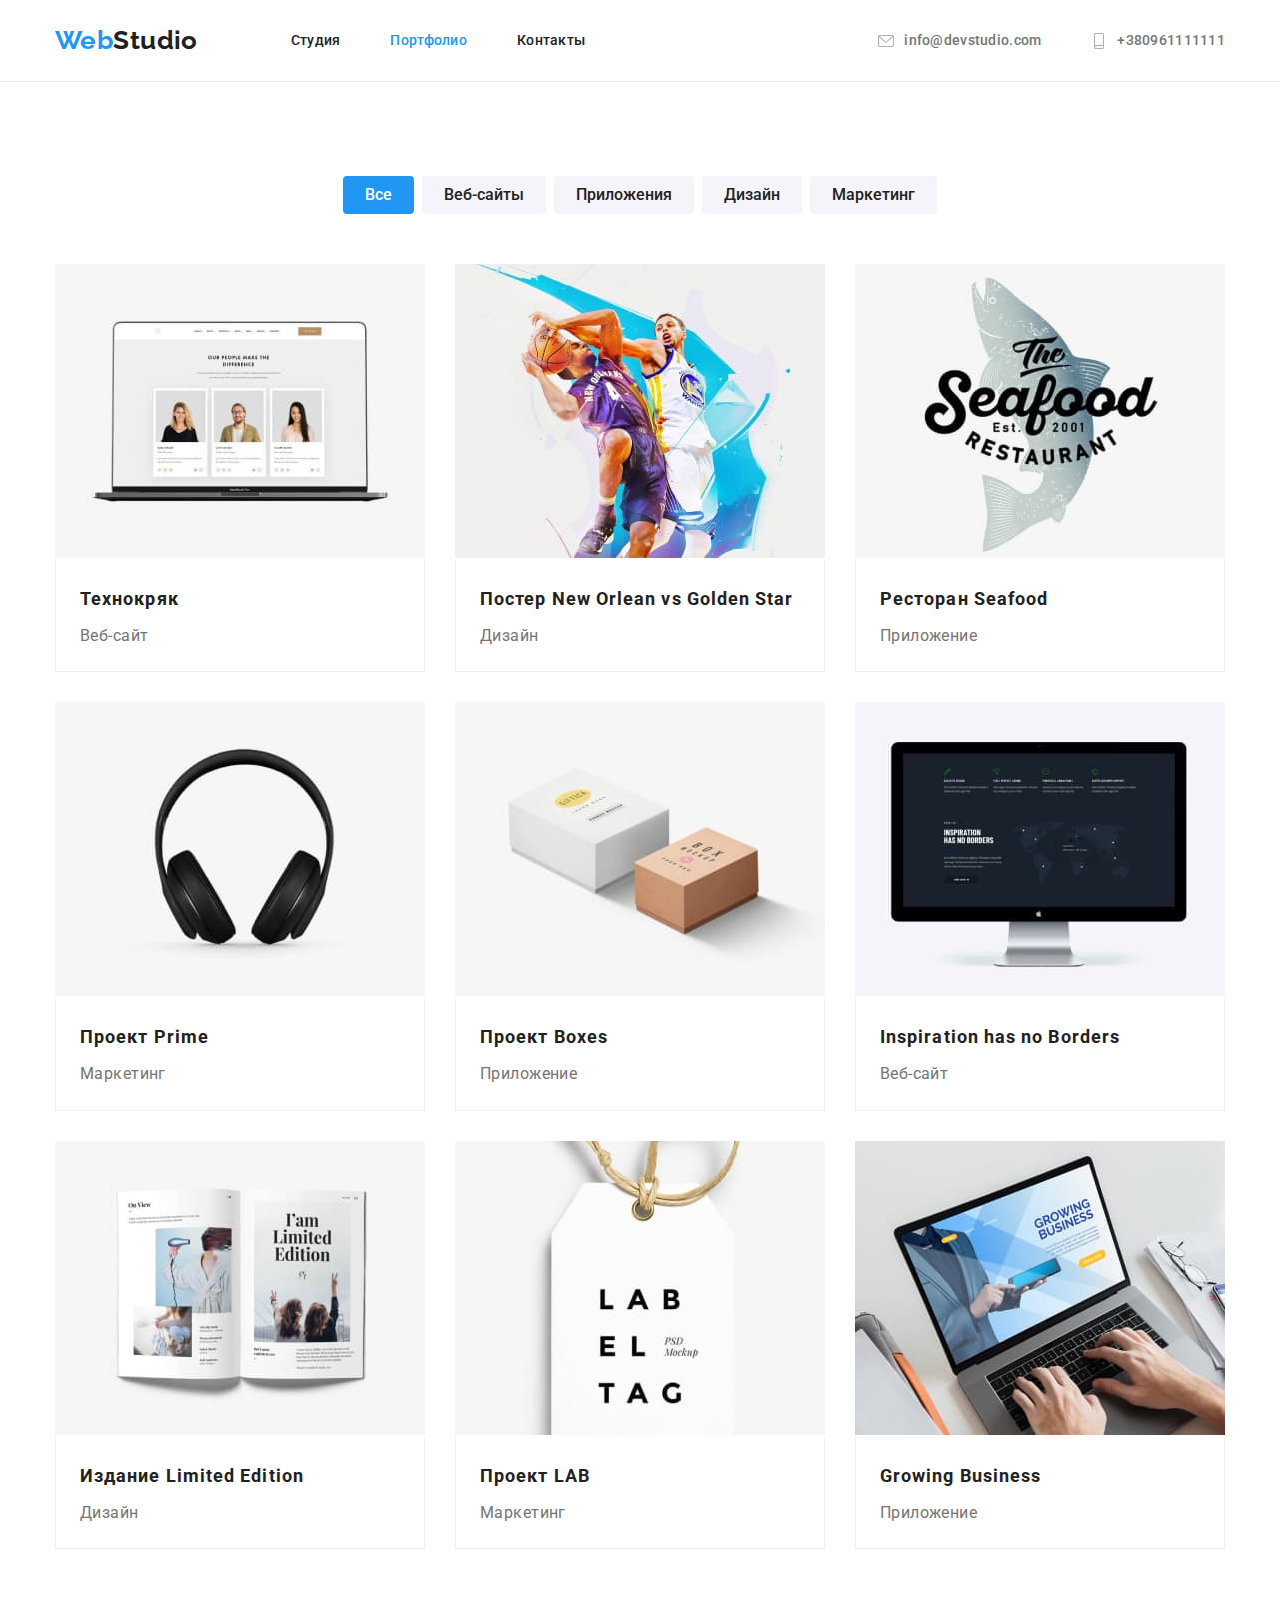
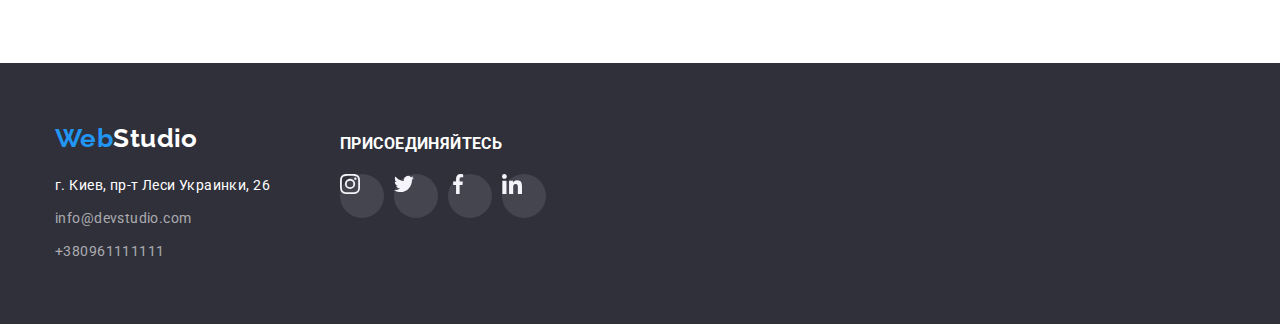
==== commit 66665cbd: "Сделал дз №4 но есть ошибки" ====
--- a/portfolio.html
+++ b/portfolio.html
@@ -28,9 +28,20 @@
                 </ul>
             </nav>
             <ul class="auth-list">
-                <li class="auth-item"><a class="auth-link mail-ikon" href="mailto:info@devstudio.com">info@devstudio.com</a>
+                <li class="auth-item">
+                    <a class="auth-link" href="mailto:info@devstudio.com">
+                        <svg class="auth-ikon">
+                            <use href="./images/symbol-defs.svg#icon-mail"></use>
+                        </svg>
+                        info@devstudio.com</a>
                 </li>
-                <li class="auth-item"><a class="auth-link mobilephon-ikon" href="tel:+380961111111">+380961111111</a></li>
+                <li class="auth-item">
+                    <a class="auth-link" href="tel:+380961111111">
+                        <svg class="auth-ikon">
+                            <use href="./images/symbol-defs.svg#icon-smartphone"></use>
+                        </svg>
+                        +380961111111</a>
+                </li>
             </ul>
         </div>
     
@@ -152,16 +163,53 @@
     </main>
     <!-- Подвал -->
     <footer class="footer">
-        <div class="conteiner">
-            <a class="footer-logo" href="index.html">Web<span class="footer-studio">Studio</span></a>
-            <address class="address">
-                <p class="address-text">г. Киев, пр-т Леси Украинки, 26</p>
-                <ul class="address-list">
-                    <li class="address-item"><a class="address-link" href="mailto:info@devstudio.com">info@devstudio.com</a>
-                    </li>
-                    <li class="address-item"><a class="address-link" href="tel:+380961111111">+380961111111</a></li>
-                </ul>
-            </address>
+        <div class="conteiner footer-sitebar">
+            <div class="footer-description">
+                <a class="footer-logo" href="index.html">Web<span class="footer-studio">Studio</span></a>
+                <address class="address">
+                    <p class="address-text">г. Киев, пр-т Леси Украинки, 26</p>
+                    <ul class="address-list">
+                        <li class="address-item"><a class="address-link"
+                                href="mailto:info@devstudio.com">info@devstudio.com</a>
+                        </li>
+                        <li class="address-item"><a class="address-link" href="tel:+380961111111">+380961111111</a></li>
+                    </ul>
+                </address>
+            </div>
+            <div class="sitebar-description">
+                <h3 class="sitebar-title">присоединяйтесь</h3>
+                <ul class="footer-sitebar">
+                    <li class="sitebar-list">
+                        <a class="sitebar-link" href="">
+                            <svg class="sitebar-svg">
+                                <use href="./images/symbol-defs.svg#icon-instagram"></use>
+                            </svg>
+                        </a>
+                    </li>
+                    <li class="sitebar-list">
+                        <a class="sitebar-link" href="">
+                            <svg class="sitebar-svg">
+                                <use href="./images/symbol-defs.svg#icon-twitter"></use>
+                            </svg>
+                        </a>
+                    </li>
+                    <li class="sitebar-list">
+                        <a class="sitebar-link" href="">
+                            <svg class="sitebar-svg">
+                                <use href="./images/symbol-defs.svg#icon-facebook"></use>
+                            </svg>
+                        </a>
+                    </li>
+                    <li class="sitebar-list">
+                        <a class="sitebar-link" href="">
+                            <svg class="sitebar-svg">
+                                <use href="./images/symbol-defs.svg#icon-linkedin"></use>
+                            </svg>
+                        </a>
+                    </li>
+                </ul>
+    
+            </div>
         </div>
     
     </footer>
--- a/css/styles.css
+++ b/css/styles.css
@@ -27,11 +27,14 @@
   --logo-studio-header: #212121;
   --hero-title-color: #ffffff;
   --team-pic-bg-color: #ffffff;
-  --hero-background-color:#C4C4C4;
+  --hero-background-color: #c4c4c4;
+  --main-partners-color: #afb1b8;
+  --sitebar-title-color: #ffffff;
 }
 /* Стилизация Боди */
 body {
   background-color: var(--primary-background-color);
+  fill: var(--main-partners-color);
   color: var(--primary-text-color);
   font-family: Roboto, sans-serif;
   font-size: 14px;
@@ -152,26 +155,18 @@
 .auth-link:hover,
 .auth-link:focus {
   color: var(--accent-link-color);
+  fill: var(--accent-link-color);
 }
 
 .auth-link {
   text-decoration: none;
 }
-.auth-link::before{
-  content: "";
-  width: 20px;
-  height: 20px;
+.auth-ikon {
+  width: 16px;
+  height: 16px;
   margin-right: 10px;
-  background-size: contain;
-  background-repeat: no-repeat;
-  background-position: center;
-}
-.mail-ikon::before{
-  background-image: url(../images/mail.svg);
-}
-.mobilephon-ikon::before{
-  background-image: url(../images/mobilephone.svg);
-}
+}
+
 /* Стилизирует герои */
 .hero {
   background-color: var(--hero-background-color);
@@ -183,11 +178,11 @@
   margin-left: auto;
   margin-right: auto;
   background-image: linear-gradient(
-    to right,
-    rgba(47, 48, 58, 0.4),
-    rgba(47, 48, 58, 0.4)
-  ),
-  url(../images/bgimag.jpg)
+      to right,
+      rgba(47, 48, 58, 0.4),
+      rgba(47, 48, 58, 0.4)
+    ),
+    url(../images/bgimag.jpg);
 }
 .hero-title {
   color: var(--hero-title-color);
@@ -249,30 +244,18 @@
 .benefits-item {
   margin-right: 30px;
 }
-.benefits-item::before{
-  display: block;
-  content: "";
+.benefits-ikon {
   height: 120px;
-  background-color: var(--background-team-color) ;
-  background-repeat: no-repeat;
-  background-position: center;
+  background: #f5f4fa;
+  border-radius: 4px;
   margin-bottom: 30px;
-}
-.satelite-icon::before{
-  background-image: url(../images/satelite.svg);
-}
-.clock-icon::before{
-  background-image: url(../images/clock.svg);
-}
-.pc-icon::before{
-  background-image: url(../images/pc.svg);
-}
-.nasa-icon::before{
-  background-image: url(../images/nasa.svg);
-}
-.benefits-list .benefits-item:last-child {
-  margin-right: 0px;
-}
+  text-align: center;
+}
+.benefits-img {
+  width: 70px;
+  height: 70px;
+}
+
 .benefits-title {
   color: var(--primary-text-color);
   line-height: 1.14;
@@ -323,7 +306,7 @@
 .team-list .team-item:last-child {
   margin-right: 0px;
 }
-.team-description{
+.team-description {
   padding-top: 30px;
   padding-bottom: 30px;
 }
@@ -343,32 +326,78 @@
   font-size: 16px;
   line-height: 1.2;
 }
+.team-sitebar {
+  display: flex;
+  justify-content: center;
+  margin-top: 16px;
+}
+.team-link {
+  display: block;
+  width: 44px;
+  height: 44px;
+  padding: 0;
+  border: none;
+  border-radius: 50%;
+  margin-right: 10px;
+}
+.team-link:hover,
+.team-link:focus {
+  background-color: var(--accent-link-color);
+}
+.team-link:last-child {
+  margin-right: 0px;
+}
+.team-logo {
+  width: 20px;
+  height: 20px;
+  fill: var(--main-partners-color);
+}
+.team-link .team-logo:hover,
+.team-link .team-logo:focus {
+  fill: var(--hero-title-color);
+}
 /* Стилизация наши партнеры */
-.partners{
+.partners {
   padding-top: 94px;
   padding-bottom: 94px;
 }
-.partners-list{
+.partners-list {
   display: flex;
   align-items: center;
 }
-.partners-item{
+.partners-item {
+  margin-right: 30px;
+}
+.partners-list .partners-item:last-child {
+  margin-right: 0px;
+}
+.partners-link {
+  display: block;
   width: 170px;
   height: 92px;
-  border: 1px solid #AFB1B8;
+  border: 1px solid #afb1b8;
   border-radius: 4px;
-  padding: 16px 32px ;
-  margin-right: 30px;
-}
-.partners-list .partners-item:last-child{
-  margin-right: 0px;
-}
-
+  padding: 16px 32px;
+}
+.partners-item .partners-link:hover,
+.partners-item .partners-link:focus {
+  border: 1px solid var(--accent-link-color);
+}
+
+.partners-icon {
+  fill: var(--main-partners-color);
+  width: 106px;
+  height: 60px;
+}
+.partners-icon:hover,
+.partners-icon:focus {
+  fill: var(--accent-link-color);
+}
 /* Стилизация футтер */
 .footer {
   background-color: var(--secondary-background-color);
   padding-top: 60px;
-  padding-bottom:  60px;
+  padding-bottom: 60px;
 }
 .footer-logo {
   display: block;
@@ -378,7 +407,6 @@
   font-style: normal;
   font-size: 26px;
   line-height: 1.2;
-  padding-top: 20px;
   margin-bottom: 20px;
 }
 .footer-web {
@@ -394,10 +422,10 @@
   line-height: 1.7;
   margin-bottom: 9px;
 }
-.address-list{
+.address-list {
   display: block;
 }
-.address-item{
+.address-item {
   margin-bottom: 9px;
 }
 .address-link {
@@ -405,7 +433,6 @@
   font-style: normal;
   font-weight: normal;
   line-height: 1.7;
-}
 }
 .address-item .address-link:hover,
 .address-item .address-link:focus {
@@ -414,8 +441,54 @@
 .address-item .address-link {
   text-decoration: none;
 }
-.address-list .address-item:last-child{
+.address-list .address-item:last-child {
   margin-bottom: 0px;
+}
+/* Стилизация сайтбара футера */
+.conteiner .footer-sitebar {
+  display: flex;
+  align-items: center;
+}
+.footer-description {
+  margin-right: 70px;
+}
+.footer-sitebar {
+  display: flex;
+}
+.sitebar-description {
+}
+.sitebar-title {
+  font-style: normal;
+  line-height: 1.14;
+  text-transform: uppercase;
+  color: var(--sitebar-title-color);
+  padding-top: 12px;
+  margin-bottom: 20px;
+}
+
+.sitebar-list {
+  margin-right: 10px;
+}
+.sitebar-list:last-child {
+  margin-right: 0px;
+}
+.sitebar-link {
+  display: block;
+  width: 44px;
+  height: 44px;
+  padding: 0;
+  border: none;
+  border-radius: 50%;
+  background-color: rgba(255, 255, 255, 0.1);
+}
+.sitebar-link:hover,
+.sitebar-link:focus {
+  background-color: var(--accent-link-color);
+}
+.sitebar-svg {
+  width: 20px;
+  height: 20px;
+  fill: var(--btn-primari-btg-color);
 }
 /* Убираем заголовок портфолио */
 .portfolio-title {
@@ -463,13 +536,15 @@
 .filter-btn:focus {
   background-color: var(--btn-secondary-btg-color);
   color: var(--btn-secondary-text-color);
+  box-shadow: 0px 3px 1px rgba(0, 0, 0, 0.1), 0px 1px 2px rgba(0, 0, 0, 0.08),
+    0px 2px 2px rgba(0, 0, 0, 0.12);
 }
 .filter-list .filter-btn.current {
   background-color: var(--btn-secondary-btg-color);
   color: var(--btn-secondary-text-color);
 }
 .filter-list {
-  padding-bottom: 50px;
+  margin-bottom: 50px;
 }
 /* Стилизация портфолио */
 .portfolio-list {
@@ -481,8 +556,16 @@
   margin-right: 30px;
   margin-bottom: 30px;
 }
-.portfolio-description{
-  padding: 20px 24px 20px 24px;
+.portfolio-item:hover,
+.portfolio-item:focus {
+  box-shadow: 0px 1px 1px rgba(0, 0, 0, 0.12), 0px 4px 4px rgba(0, 0, 0, 0.06),
+    1px 4px 6px rgba(0, 0, 0, 0.16);
+}
+.portfolio-description {
+  padding-top: 20px;
+  padding-right: 24px;
+  padding-bottom: 20px;
+  padding-left: 24px;
   border-right-width: 1px;
   border-right-style: solid;
   border-right-color: #eeeeee;
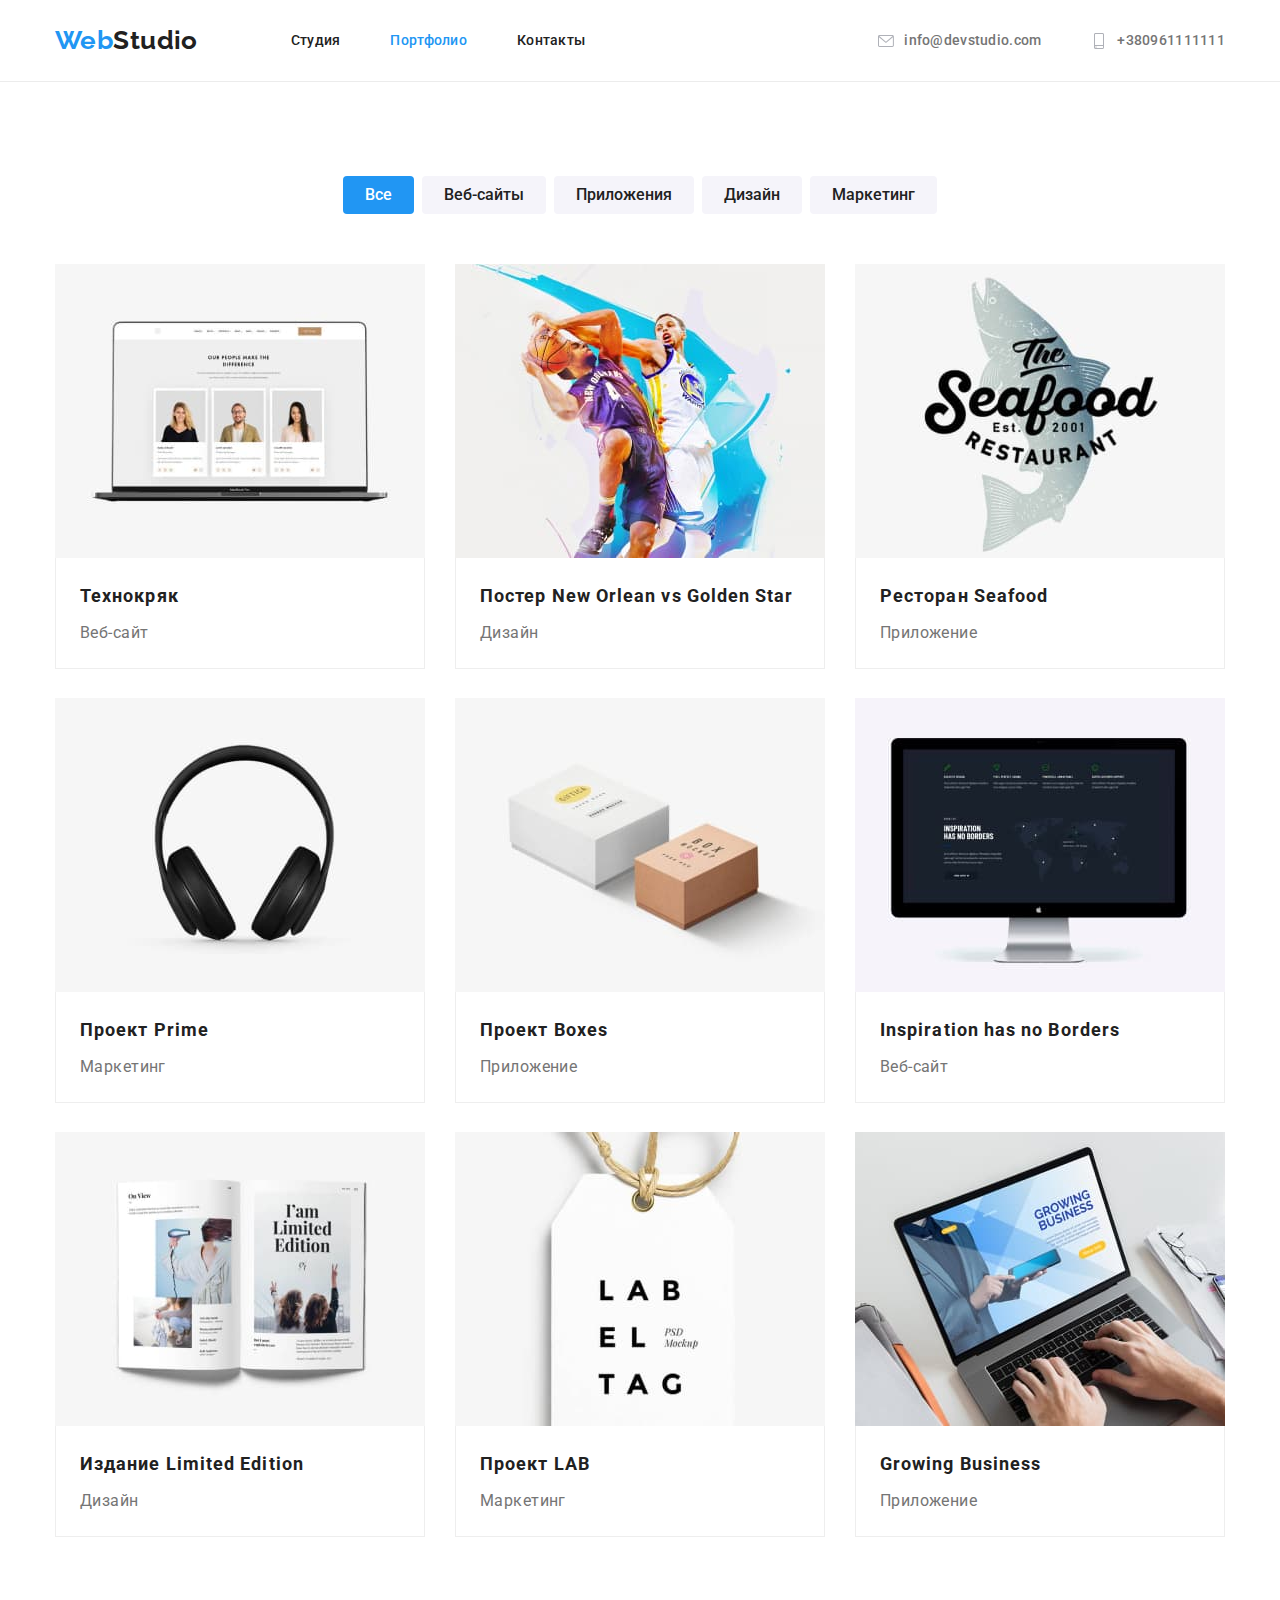
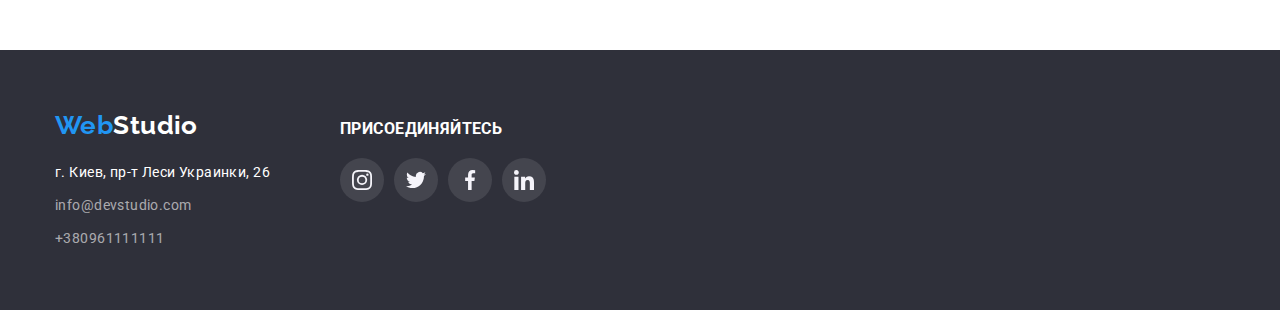
==== commit e34f67a8: "Исправил ошибки ДЗ №4 2.0" ====
--- a/portfolio.html
+++ b/portfolio.html
@@ -48,6 +48,7 @@
     </header>
 
     <main class="main-portfolio">
+        <!-- Портфолио -->
         <section class="portfolio-section">
             <div class="conteiner work">
                 <h1 class="portfolio-title">Портфолио</h1>
@@ -59,7 +60,7 @@
                     <li class="filter-item"><button class="filter-btn" type="button">Дизайн</button></li>
                     <li class="filter-item"><button class="filter-btn" type="button">Маркетинг</button></li>
                 </ul>
-                <!-- Портфолио -->
+                <!-- Портфолио-лист -->
                 <ul class="portfolio-list">
                     <li class="portfolio-item">
                         <a class="portfolio-link" href="">
--- a/css/styles.css
+++ b/css/styles.css
@@ -244,13 +244,20 @@
 .benefits-item {
   margin-right: 30px;
 }
+.benefits-item:last-child {
+  margin-right: 0px;
+}
 .benefits-ikon {
+  display: flex;
+  justify-content: center;
+  align-items: center;
   height: 120px;
   background: #f5f4fa;
   border-radius: 4px;
   margin-bottom: 30px;
   text-align: center;
 }
+
 .benefits-img {
   width: 70px;
   height: 70px;
@@ -283,6 +290,11 @@
 }
 .work-list .work-item:last-child {
   margin-right: 0px;
+}
+.work-pic {
+  display: block;
+  max-width: 100%;
+  height: auto;
 }
 
 /* Стилизация наша команда */
@@ -303,6 +315,11 @@
   border-radius: 0px 0px 4px 4px;
   margin-right: 30px;
 }
+.team-pic {
+  display: block;
+  max-width: 100%;
+  height: auto;
+}
 .team-list .team-item:last-child {
   margin-right: 0px;
 }
@@ -325,14 +342,18 @@
   font-weight: normal;
   font-size: 16px;
   line-height: 1.2;
+  margin-bottom: 16px;
 }
 .team-sitebar {
   display: flex;
   justify-content: center;
-  margin-top: 16px;
+  align-content: center;
 }
 .team-link {
-  display: block;
+  display: flex;
+  justify-content: center;
+  align-items: center;
+  color: var(--main-partners-color);
   width: 44px;
   height: 44px;
   padding: 0;
@@ -340,22 +361,20 @@
   border-radius: 50%;
   margin-right: 10px;
 }
+.team-logo {
+  fill: currentColor;
+  width: 20px;
+  height: 20px;
+}
 .team-link:hover,
 .team-link:focus {
+  color: var(--sitebar-title-color);
   background-color: var(--accent-link-color);
 }
 .team-link:last-child {
   margin-right: 0px;
 }
-.team-logo {
-  width: 20px;
-  height: 20px;
-  fill: var(--main-partners-color);
-}
-.team-link .team-logo:hover,
-.team-link .team-logo:focus {
-  fill: var(--hero-title-color);
-}
+
 /* Стилизация наши партнеры */
 .partners {
   padding-top: 94px;
@@ -372,26 +391,26 @@
   margin-right: 0px;
 }
 .partners-link {
-  display: block;
+  display: flex;
+  justify-content: center;
+  align-items: center;
+  color: var(--main-partners-color);
   width: 170px;
   height: 92px;
-  border: 1px solid #afb1b8;
+  border: 1px solid var(--main-partners-color);
   border-radius: 4px;
   padding: 16px 32px;
 }
 .partners-item .partners-link:hover,
 .partners-item .partners-link:focus {
+  color: var(--accent-link-color);
   border: 1px solid var(--accent-link-color);
 }
 
 .partners-icon {
-  fill: var(--main-partners-color);
+  fill: currentColor;
   width: 106px;
   height: 60px;
-}
-.partners-icon:hover,
-.partners-icon:focus {
-  fill: var(--accent-link-color);
 }
 /* Стилизация футтер */
 .footer {
@@ -454,15 +473,16 @@
 }
 .footer-sitebar {
   display: flex;
+  align-items: baseline;
 }
 .sitebar-description {
 }
 .sitebar-title {
+  display: block;
   font-style: normal;
   line-height: 1.14;
   text-transform: uppercase;
   color: var(--sitebar-title-color);
-  padding-top: 12px;
   margin-bottom: 20px;
 }
 
@@ -473,7 +493,9 @@
   margin-right: 0px;
 }
 .sitebar-link {
-  display: block;
+  display: flex;
+  justify-content: center;
+  align-items: center;
   width: 44px;
   height: 44px;
   padding: 0;
@@ -490,6 +512,7 @@
   height: 20px;
   fill: var(--btn-primari-btg-color);
 }
+/* Стилизация портфолио */
 /* Убираем заголовок портфолио */
 .portfolio-title {
   position: absolute;
@@ -546,7 +569,7 @@
 .filter-list {
   margin-bottom: 50px;
 }
-/* Стилизация портфолио */
+/* Стилизация портфолио-листа */
 .portfolio-list {
   display: flex;
   flex-wrap: wrap;
@@ -556,10 +579,10 @@
   margin-right: 30px;
   margin-bottom: 30px;
 }
-.portfolio-item:hover,
-.portfolio-item:focus {
-  box-shadow: 0px 1px 1px rgba(0, 0, 0, 0.12), 0px 4px 4px rgba(0, 0, 0, 0.06),
-    1px 4px 6px rgba(0, 0, 0, 0.16);
+.portfolio-pic {
+  display: block;
+  max-width: 100%;
+  height: auto;
 }
 .portfolio-description {
   padding-top: 20px;
@@ -597,9 +620,14 @@
   line-height: 1.9;
 }
 .portfolio-link {
+  display: block;
+  width: 370px;
+  height: 404px;
   text-decoration: none;
 }
 .portfolio-link:hover,
 .portfolio-link:focus {
   color: none;
-}
+  box-shadow: 0px 1px 1px rgba(0, 0, 0, 0.12), 0px 4px 4px rgba(0, 0, 0, 0.06),
+    1px 4px 6px rgba(0, 0, 0, 0.16);
+}
